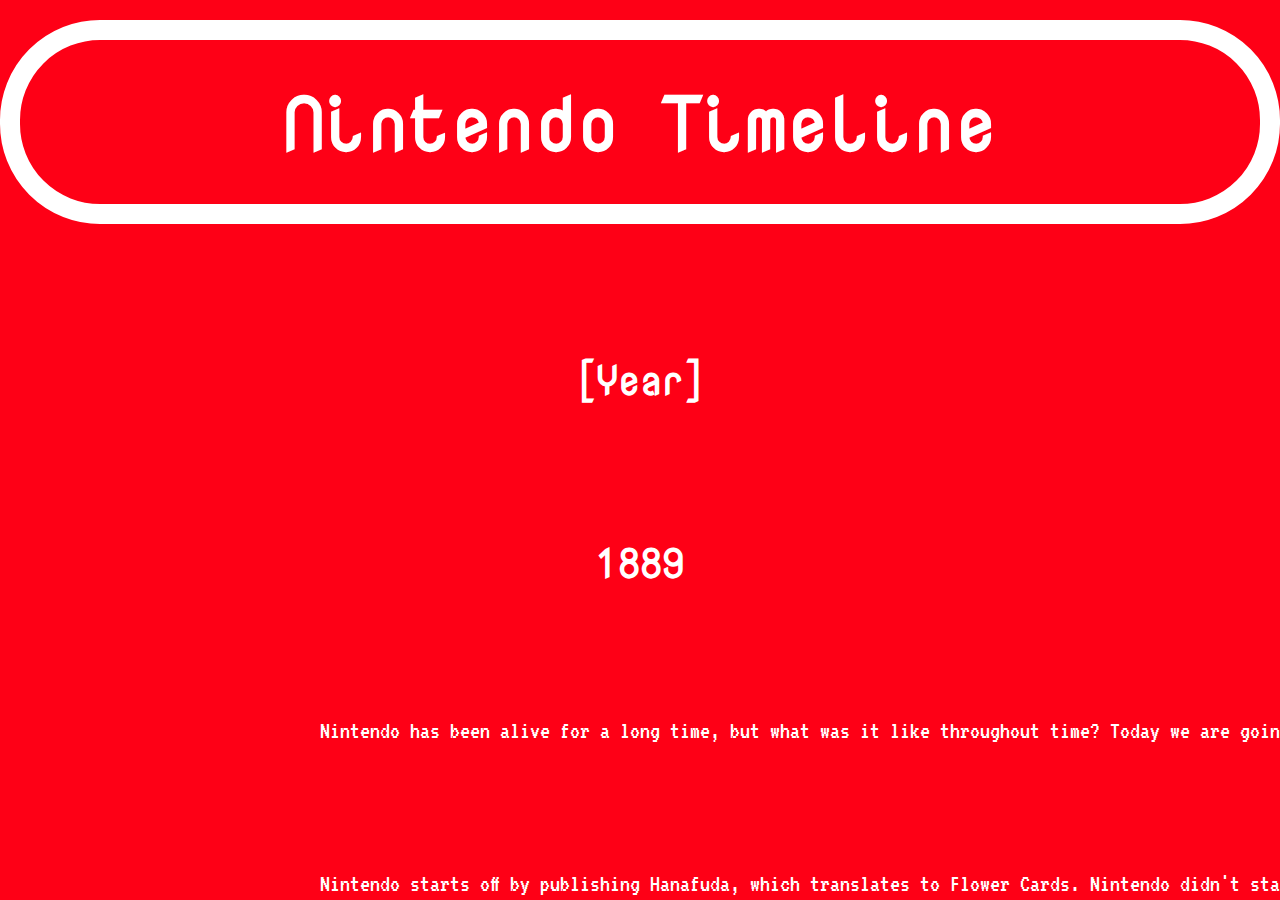
==== index.html @ ca8d9a94 "Fixed heading glitch" ====
<!DOCTYPE html>
<html>
	<head>
		<!--Google Font Setup-->
		<link rel="preconnect" href="https://fonts.googleapis.com">
		<link rel="preconnect" href="https://fonts.gstatic.com" crossorigin>
		<link href="https://fonts.googleapis.com/css2?family=Nova+Mono&family=VT323&display=swap" rel="stylesheet">
		<!--Other Head info-->
		<link href='nintendoC.css' rel='stylesheet'>
		<link rel='icon' href='https://i.ibb.co/jDKfVkD/Raz-Site-Logo2.gif'>
		<title>Nintendo Timeline</title>
		<script src='nintendoJ.js'></script>
	</head>
	<body>
		<header>Nintendo Timeline</header>
		<h2 id='year'>[Year]</h2><h2>1889</h2>
		<p class='slide'>Nintendo has been alive for a long time, but what was it like throughout time? Today we are going to journey through Nintendo's 
		journey, seeing as the company publishes their gaming consoles and more. Scroll to the right to continue through the timeline.</p><p class=slide>Nintendo starts off by publishing Hanafuda, which translates to Flower Cards. Nintendo didn't start with video games.</p>
	</body>
</html>
---- nintendoC.css ----
* {
	font-family: 'VT323', monospace;
	font-size: 25px;
	color: white;
	white-space: nowrap;
}
/*Google font presets{
	font-family: 'Nova Mono', monospace;
	font-family: 'VT323', monospace;
}*/
header {
	font-size: 75px;
	font-family: 'Nova Mono', monospace;
	text-align: center;
	color: white;
	border: 20px solid white;
	border-radius: 100px;
	font-weight: bold;
	padding: 30px 0px;
	margin: 20px 0px;
	position: sticky;
	left: 0;
}
body {
	background-color: #fe0016;
	margin: 0px;
}
p {
	text-align: center;
	margin: auto;
	width: 50%;
	margin-top: 10%;
}
.slide {
	margin-left: 25%;
	margin-right: 25%;
}
h2 {
	margin-left: 25%;
	margin-right: 25%;
	margin-top: 10%;
	width: 50%;
	text-align: center;
	font-size: 40px;
	font-family: 'Nova Mono', monospace;
}
#container {
	border: 3px solid #f2f2f2;
}
.spacer {
	width: 50%;
	margin-left: 25%;
	margin-right: 25%;
	font-family: 'Nova Mono', monospace;
}
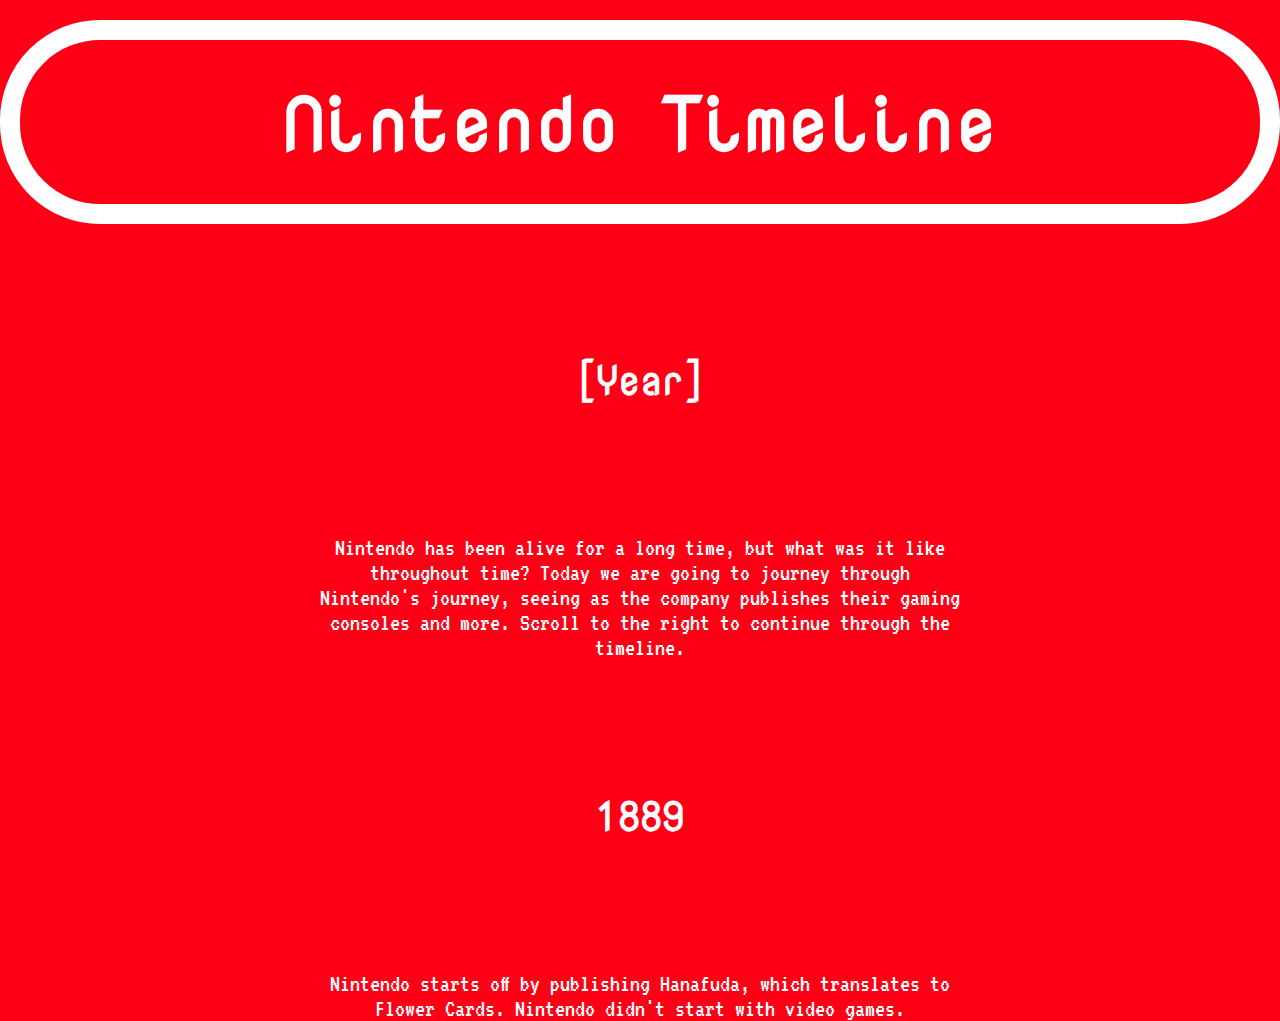
==== commit 9b2f0245: "Moved year marker 2" ====
--- a/index.html
+++ b/index.html
@@ -13,8 +13,10 @@
 	</head>
 	<body>
 		<header>Nintendo Timeline</header>
-		<h2 id='year'>[Year]</h2><h2>1889</h2>
+		<h2>[Year]</h2>
 		<p class='slide'>Nintendo has been alive for a long time, but what was it like throughout time? Today we are going to journey through Nintendo's 
-		journey, seeing as the company publishes their gaming consoles and more. Scroll to the right to continue through the timeline.</p><p class=slide>Nintendo starts off by publishing Hanafuda, which translates to Flower Cards. Nintendo didn't start with video games.</p>
+		journey, seeing as the company publishes their gaming consoles and more. Scroll to the right to continue through the timeline.</p>
+		<h2>1889</h2>
+		<p class=slide>Nintendo starts off by publishing Hanafuda, which translates to Flower Cards. Nintendo didn't start with video games.</p>
 	</body>
 </html>
--- a/nintendoC.css
+++ b/nintendoC.css
@@ -2,7 +2,6 @@
 	font-family: 'VT323', monospace;
 	font-size: 25px;
 	color: white;
-	white-space: nowrap;
 }
 /*Google font presets{
 	font-family: 'Nova Mono', monospace;
@@ -18,8 +17,6 @@
 	font-weight: bold;
 	padding: 30px 0px;
 	margin: 20px 0px;
-	position: sticky;
-	left: 0;
 }
 body {
 	background-color: #fe0016;
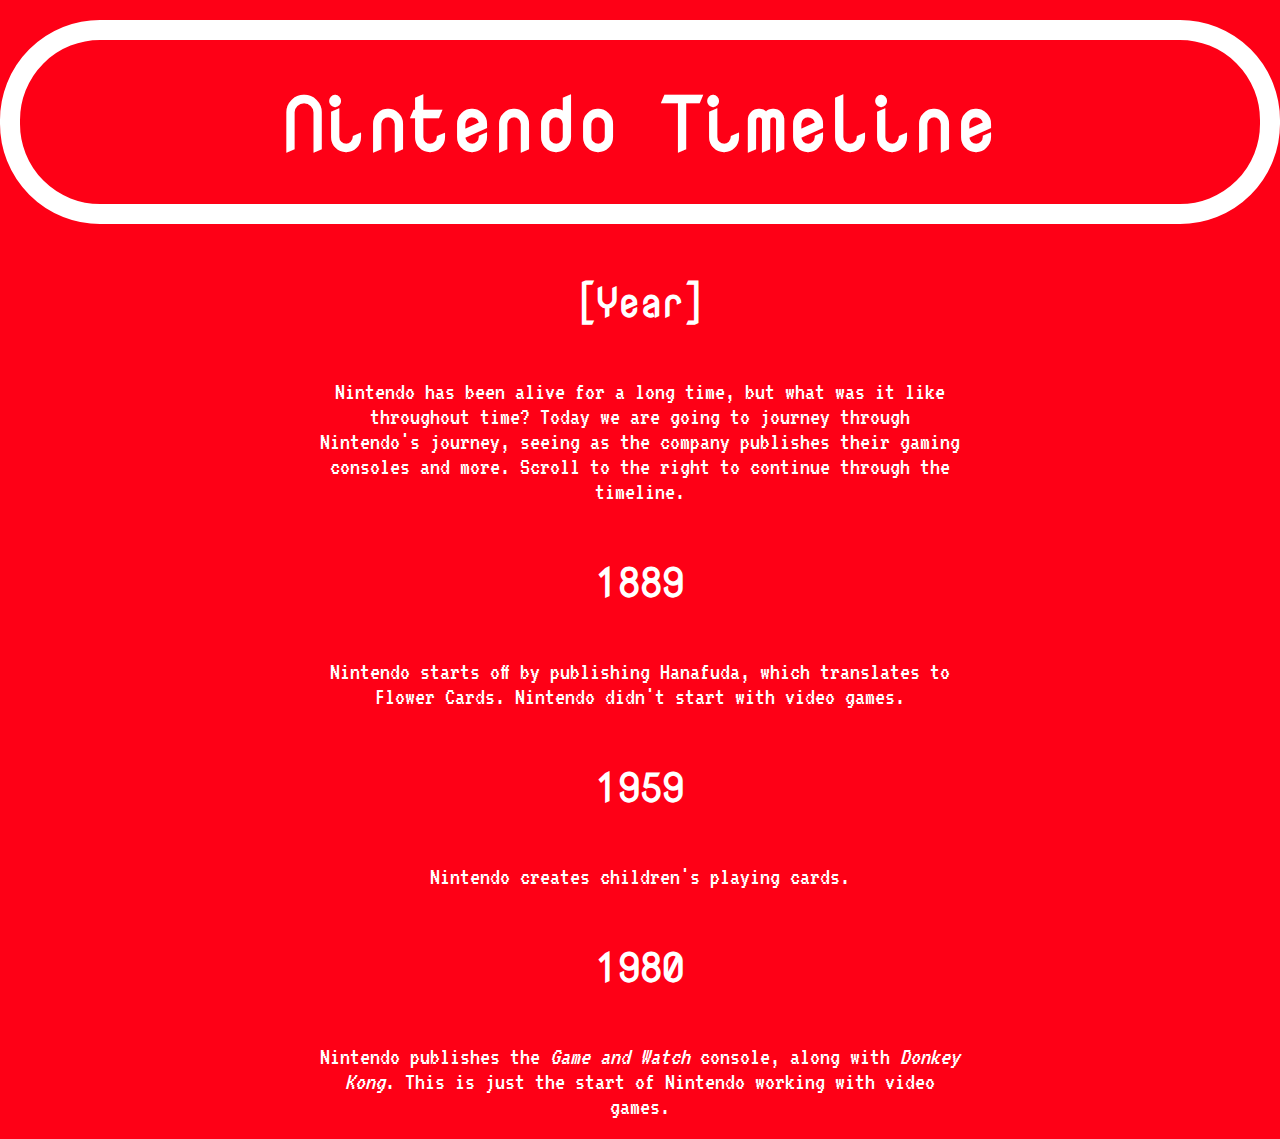
==== commit 9dac0b22: "Added a couple slides" ====
--- a/index.html
+++ b/index.html
@@ -1,7 +1,7 @@
 <!DOCTYPE html>
 <html>
 	<head>
-		<!--Google Font Setup-->
+		<!--Google Fonts Setup-->
 		<link rel="preconnect" href="https://fonts.googleapis.com">
 		<link rel="preconnect" href="https://fonts.gstatic.com" crossorigin>
 		<link href="https://fonts.googleapis.com/css2?family=Nova+Mono&family=VT323&display=swap" rel="stylesheet">
@@ -17,6 +17,10 @@
 		<p class='slide'>Nintendo has been alive for a long time, but what was it like throughout time? Today we are going to journey through Nintendo's 
 		journey, seeing as the company publishes their gaming consoles and more. Scroll to the right to continue through the timeline.</p>
 		<h2>1889</h2>
-		<p class=slide>Nintendo starts off by publishing Hanafuda, which translates to Flower Cards. Nintendo didn't start with video games.</p>
+		<p class='slide'>Nintendo starts off by publishing Hanafuda, which translates to Flower Cards. Nintendo didn't start with video games.</p>
+		<h2>1959</h2>
+		<p class='slide'>Nintendo creates children's playing cards.</p>
+		<h2>1980</h2>
+		<p class='slide'>Nintendo publishes the <i>Game and Watch</i> console, along with <i>Donkey Kong</i>. This is just the start of Nintendo working with video games.</p>
 	</body>
 </html>
--- a/nintendoC.css
+++ b/nintendoC.css
@@ -26,7 +26,9 @@
 	text-align: center;
 	margin: auto;
 	width: 50%;
-	margin-top: 10%;
+	overflow-wrap: normal;
+	margin-top: 50px;
+	margin-bottom: 20px;
 }
 .slide {
 	margin-left: 25%;
@@ -35,7 +37,7 @@
 h2 {
 	margin-left: 25%;
 	margin-right: 25%;
-	margin-top: 10%;
+	margin-top: 50px;
 	width: 50%;
 	text-align: center;
 	font-size: 40px;
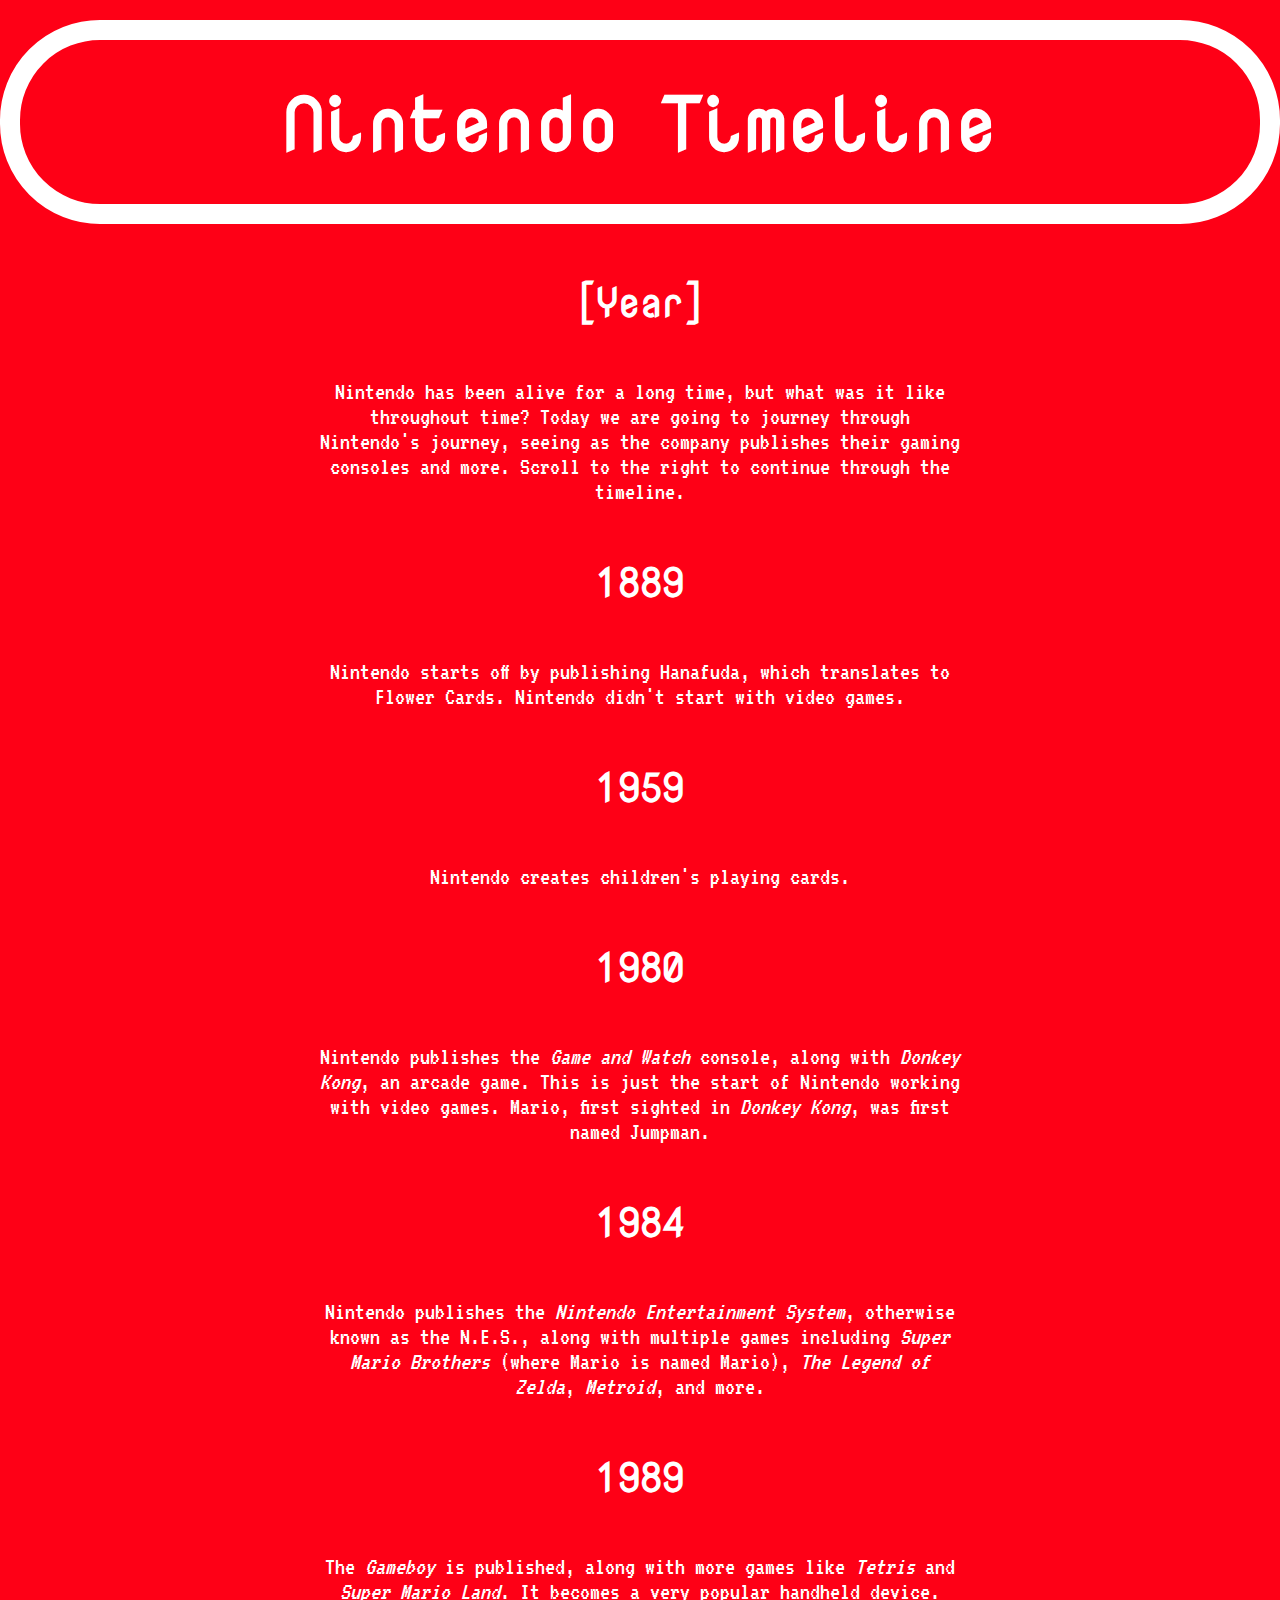
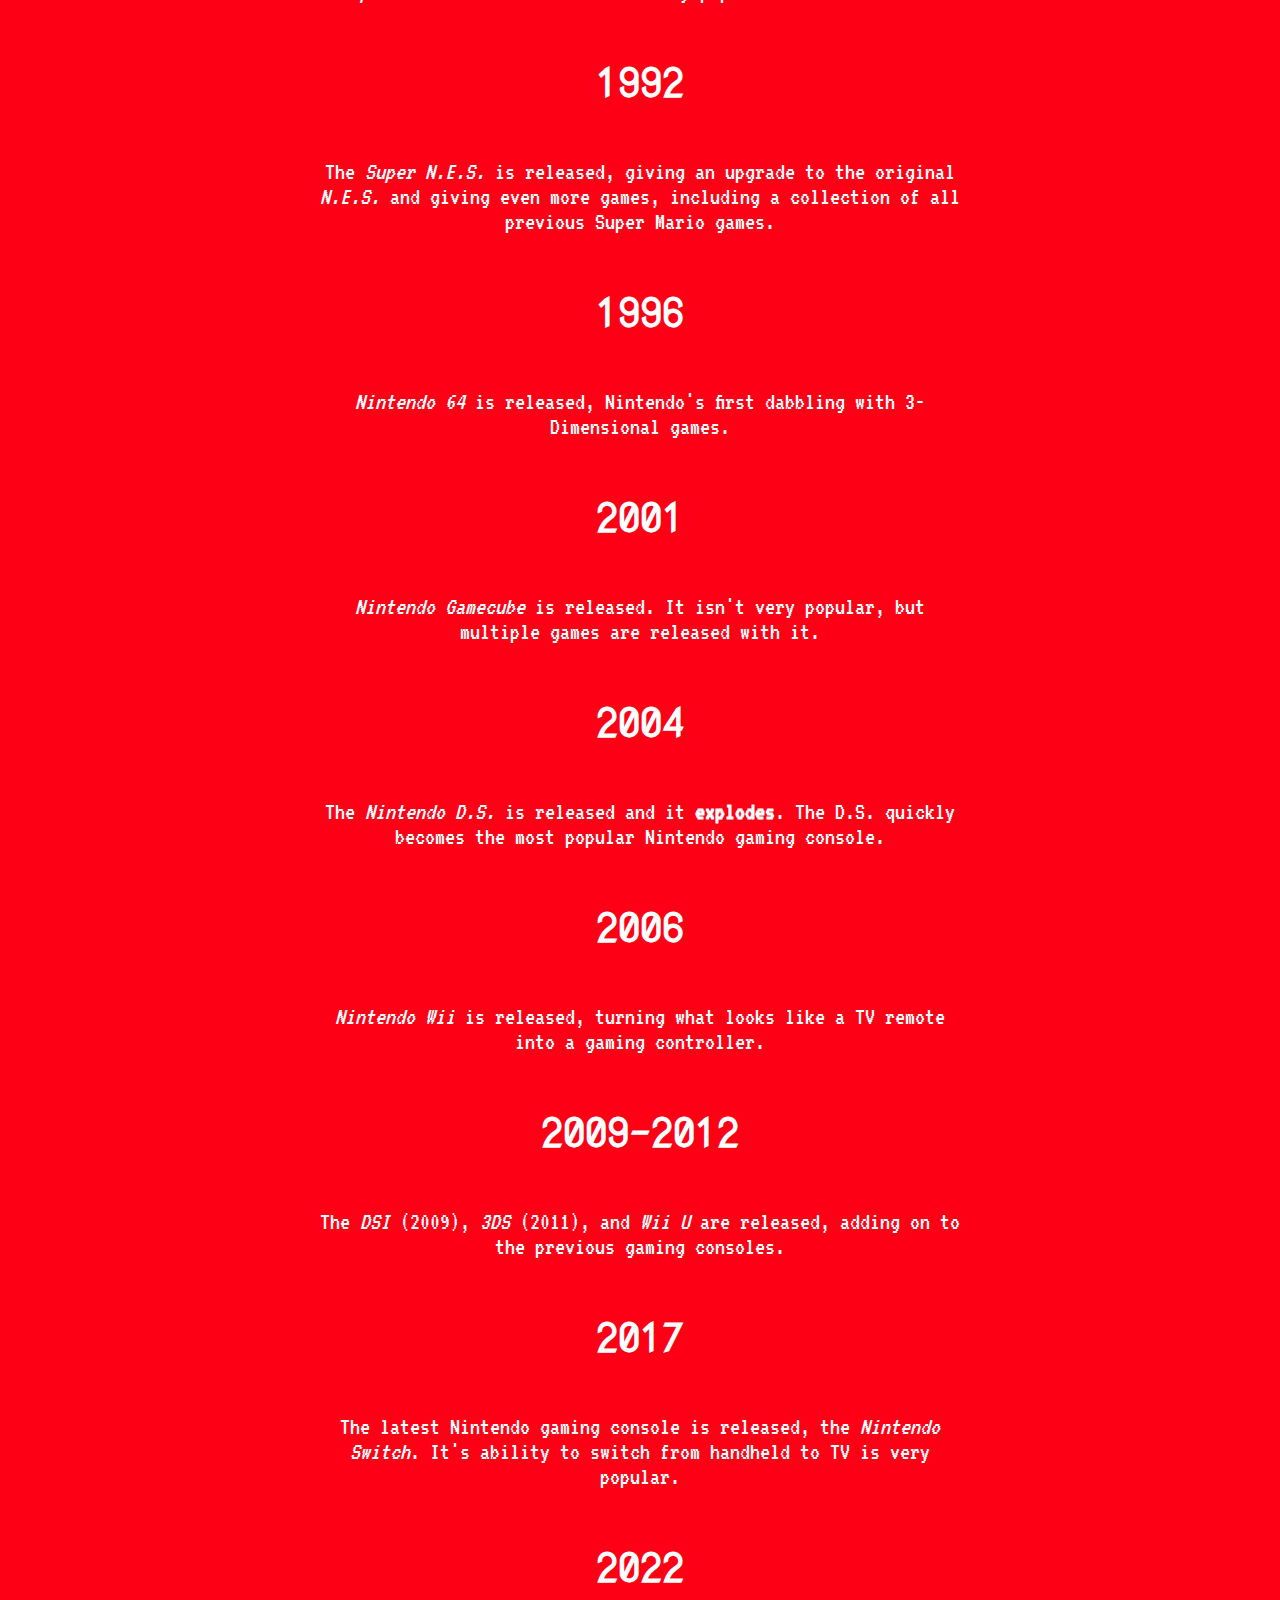
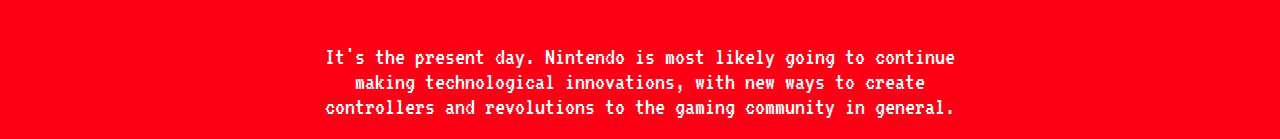
==== commit 917ca819: "Added many more slides" ====
--- a/index.html
+++ b/index.html
@@ -1,7 +1,7 @@
 <!DOCTYPE html>
 <html>
 	<head>
-		<!--Google Fonts Setup-->
+		<!--Google Fons Setup-->
 		<link rel="preconnect" href="https://fonts.googleapis.com">
 		<link rel="preconnect" href="https://fonts.gstatic.com" crossorigin>
 		<link href="https://fonts.googleapis.com/css2?family=Nova+Mono&family=VT323&display=swap" rel="stylesheet">
@@ -21,6 +21,26 @@
 		<h2>1959</h2>
 		<p class='slide'>Nintendo creates children's playing cards.</p>
 		<h2>1980</h2>
-		<p class='slide'>Nintendo publishes the <i>Game and Watch</i> console, along with <i>Donkey Kong</i>. This is just the start of Nintendo working with video games.</p>
+		<p class='slide'>Nintendo publishes the <i>Game and Watch</i> console, along with <i>Donkey Kong</i>, an arcade game. This is just the start of Nintendo working with video games. Mario, first sighted in <i>Donkey Kong</i>, was first named Jumpman.</p>
+		<h2>1984</h2>
+		<p class='slide'>Nintendo publishes the <i>Nintendo Entertainment System</i>, otherwise known as the N.E.S., along with multiple games including <i>Super Mario Brothers</i> (where Mario is named Mario), <i>The Legend of Zelda</i>, <i>Metroid</i>, and more.</p>
+		<h2>1989</h2>
+		<p class='slide'>The <i>Gameboy</i> is published, along with more games like <i>Tetris</i> and <i>Super Mario Land</i>. It becomes a very popular handheld device.</p>
+		<h2>1992</h2>
+		<p class='slide'>The <i>Super N.E.S.</i> is released, giving an upgrade to the original <i>N.E.S.</i> and giving even more games, including a collection of all previous Super Mario games.</p>
+		<h2>1996</h2>
+		<p class='slide'><i>Nintendo 64</i> is released, Nintendo's first dabbling with 3-Dimensional games.</p>
+		<h2>2001</h2>
+		<p class='slide'><i>Nintendo Gamecube</i> is released. It isn't very popular, but multiple games are released with it.</p>
+		<h2>2004</h2>
+		<p class='slide'>The <i>Nintendo D.S.</i> is released and it <b>explodes</b>. The D.S. quickly becomes the most popular Nintendo gaming console.</p>
+		<h2>2006</h2>
+		<p class='slide'><i>Nintendo Wii</i> is released, turning what looks like a TV remote into a gaming controller.</p>
+		<h2>2009-2012</h2>
+		<p class='slide'>The <i>DSI</i> (2009), <i>3DS</i> (2011), and <i>Wii U</i> are released, adding on to the previous gaming consoles.</p>
+		<h2>2017</h2>
+		<p class='slide'>The latest Nintendo gaming console is released, the <i>Nintendo Switch</i>. It's ability to switch from handheld to TV is very popular.</p>
+		<h2>2022</h2>
+		<p class='slide'>It's the present day. Nintendo is most likely going to continue making technological innovations, with new ways to create controllers and revolutions to the gaming community in general.</p>
 	</body>
 </html>
--- a/nintendoC.css
+++ b/nintendoC.css
@@ -27,12 +27,14 @@
 	margin: auto;
 	width: 50%;
 	overflow-wrap: normal;
-	margin-top: 50px;
-	margin-bottom: 20px;
+	margin-top: 30px;
+	margin-bottom: 40px;
 }
 .slide {
 	margin-left: 25%;
 	margin-right: 25%;
+	margin-top: 50px;
+	margin-bottom: 20px;
 }
 h2 {
 	margin-left: 25%;
@@ -43,12 +45,3 @@
 	font-size: 40px;
 	font-family: 'Nova Mono', monospace;
 }
-#container {
-	border: 3px solid #f2f2f2;
-}
-.spacer {
-	width: 50%;
-	margin-left: 25%;
-	margin-right: 25%;
-	font-family: 'Nova Mono', monospace;
-}
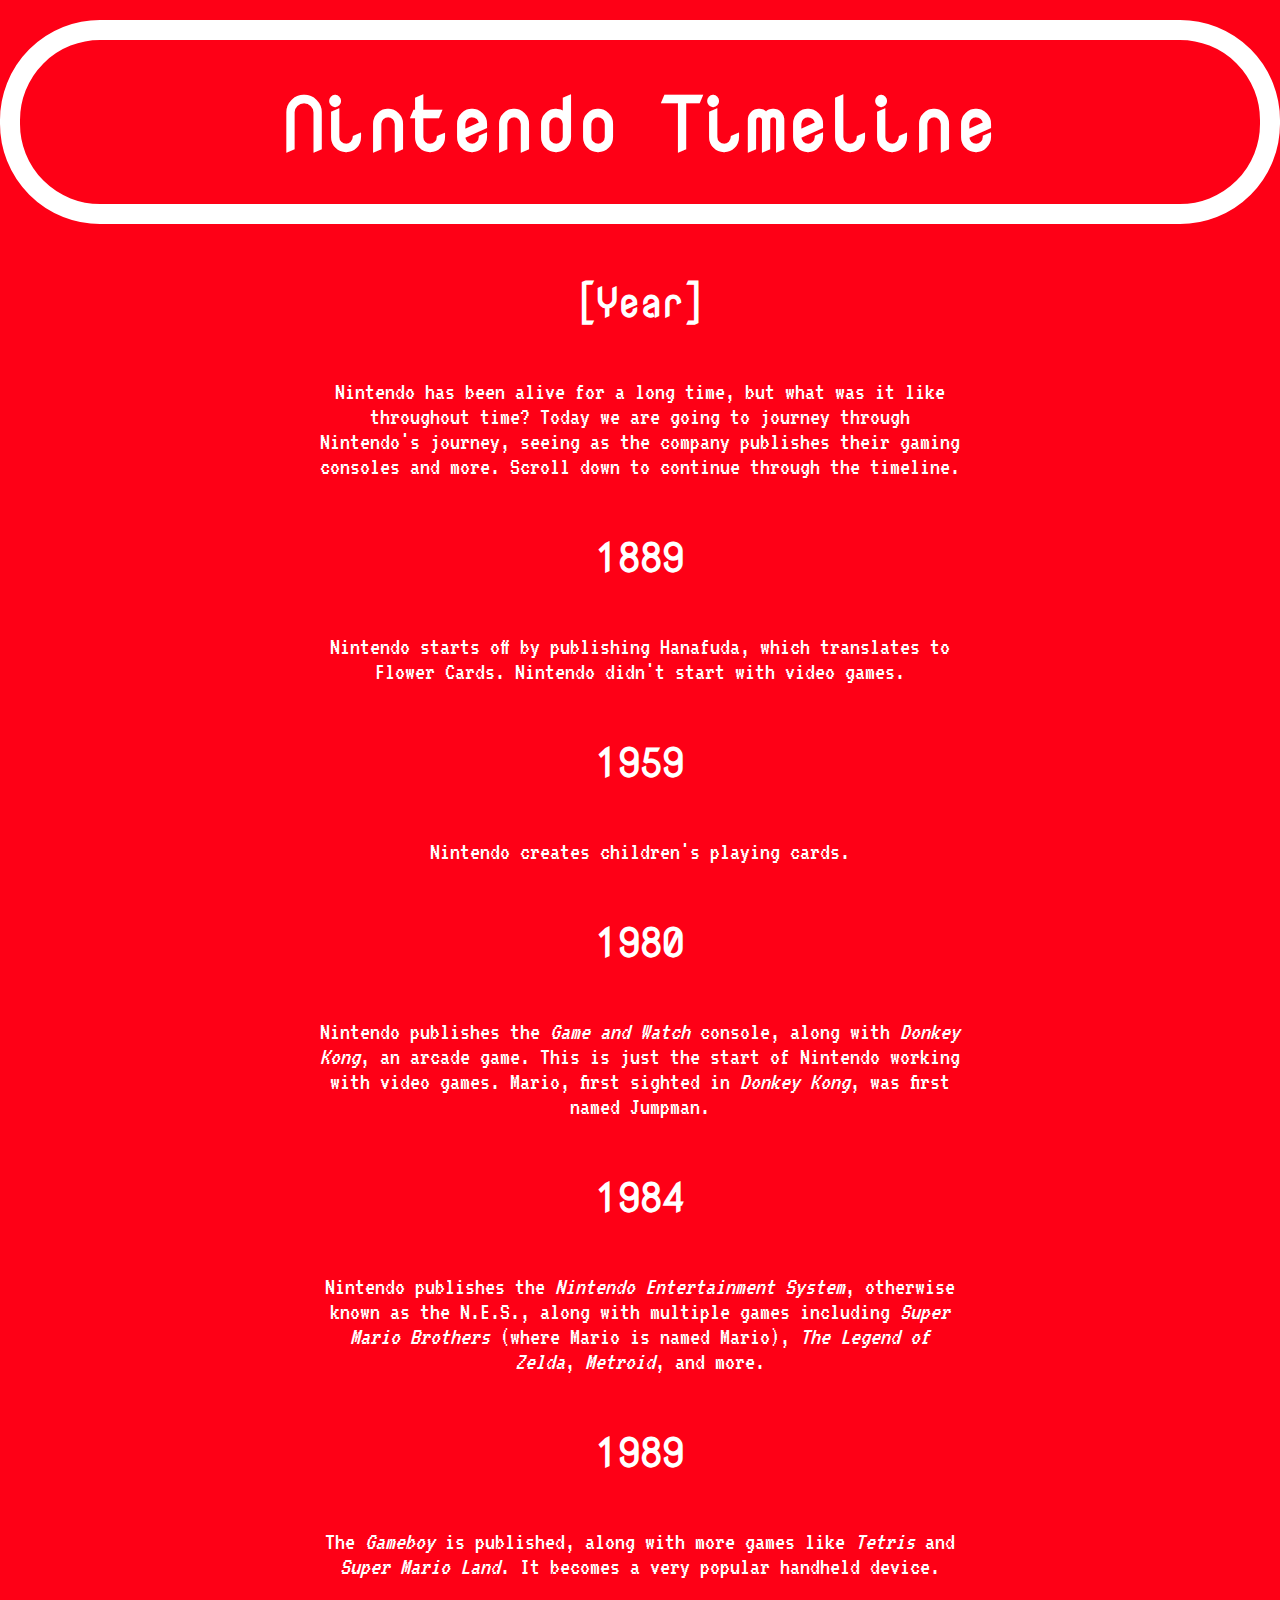
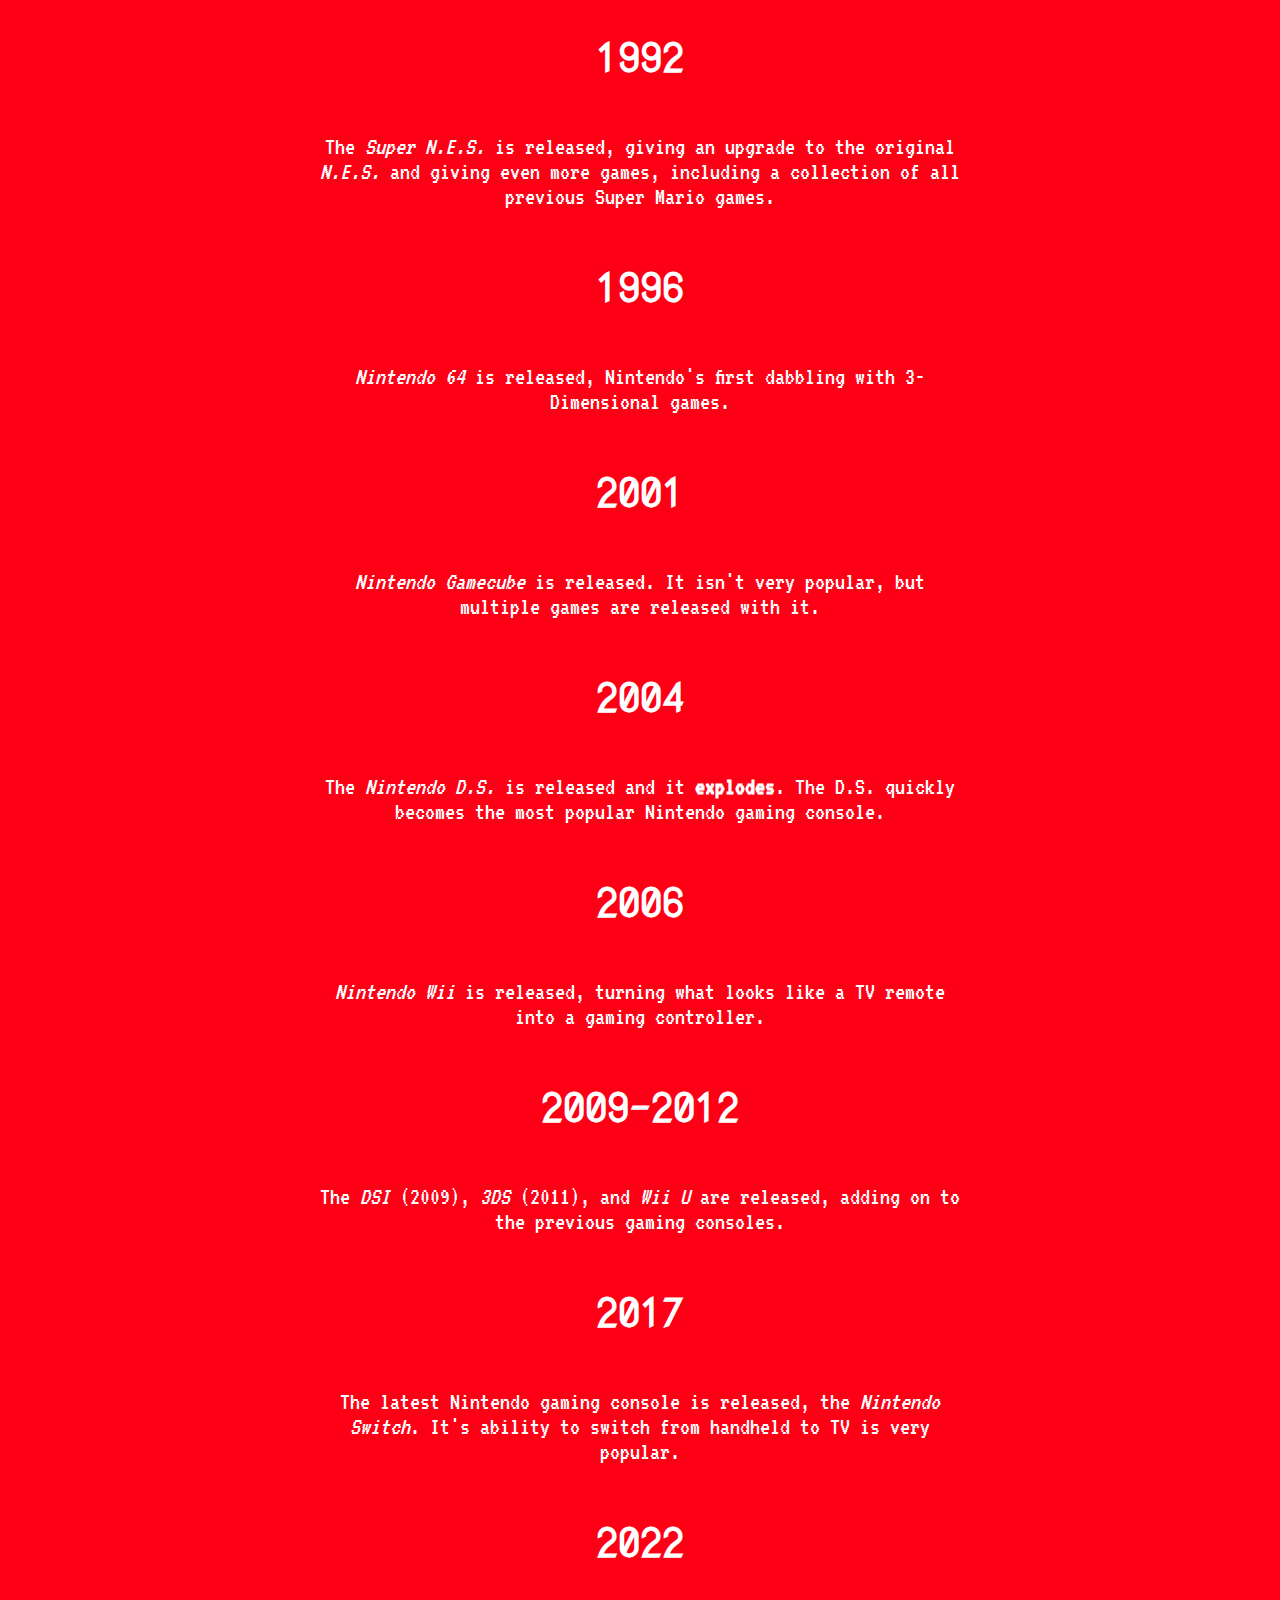
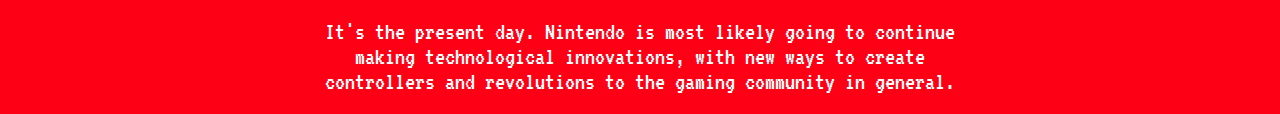
==== commit 14e53df5: "Adjusted introduction paragraph" ====
--- a/index.html
+++ b/index.html
@@ -15,7 +15,7 @@
 		<header>Nintendo Timeline</header>
 		<h2>[Year]</h2>
 		<p class='slide'>Nintendo has been alive for a long time, but what was it like throughout time? Today we are going to journey through Nintendo's 
-		journey, seeing as the company publishes their gaming consoles and more. Scroll to the right to continue through the timeline.</p>
+		journey, seeing as the company publishes their gaming consoles and more. Scroll down to continue through the timeline.</p>
 		<h2>1889</h2>
 		<p class='slide'>Nintendo starts off by publishing Hanafuda, which translates to Flower Cards. Nintendo didn't start with video games.</p>
 		<h2>1959</h2>
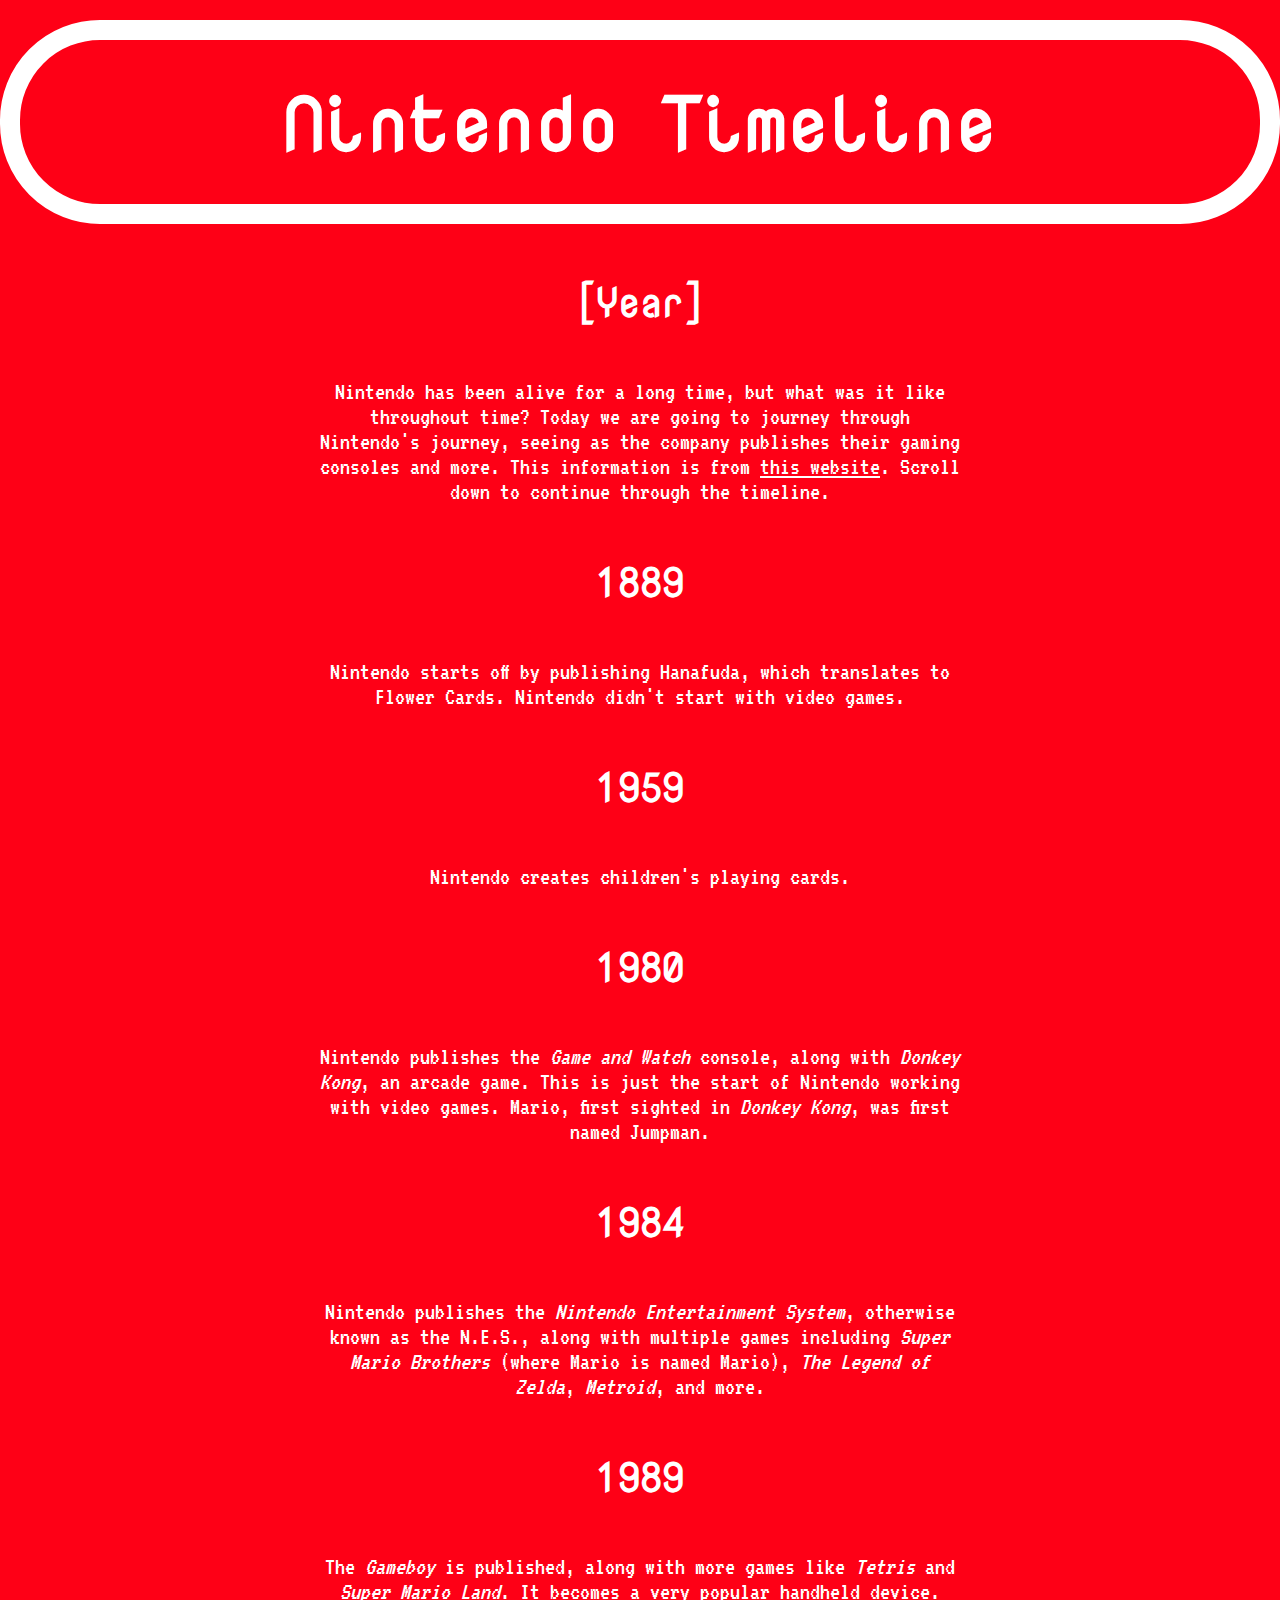
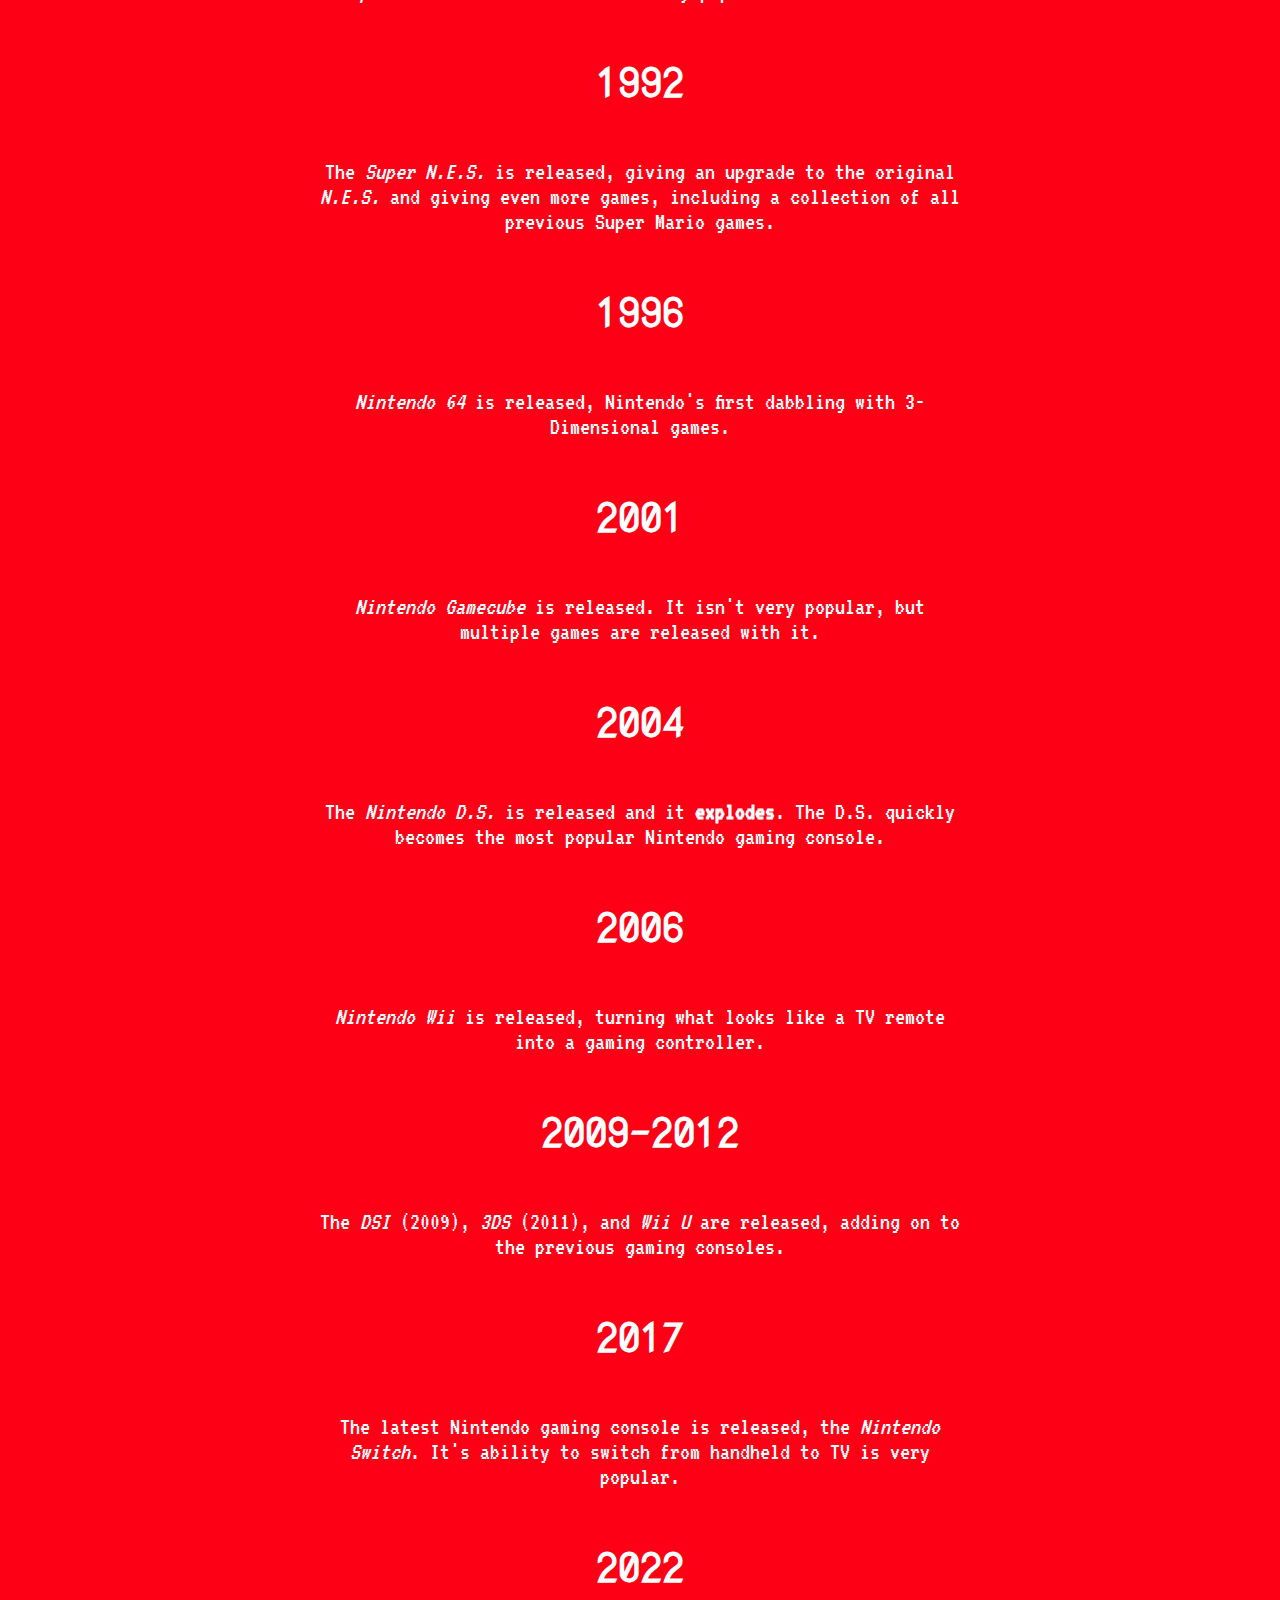
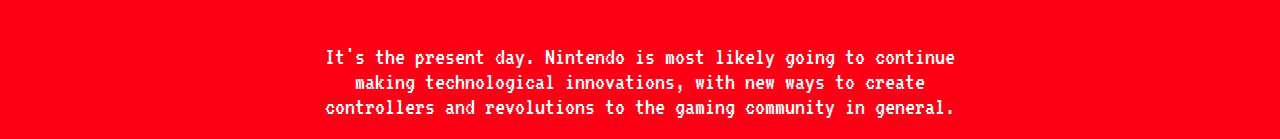
==== commit 06356fd6: "Added link to information" ====
--- a/index.html
+++ b/index.html
@@ -15,7 +15,7 @@
 		<header>Nintendo Timeline</header>
 		<h2>[Year]</h2>
 		<p class='slide'>Nintendo has been alive for a long time, but what was it like throughout time? Today we are going to journey through Nintendo's 
-		journey, seeing as the company publishes their gaming consoles and more. Scroll down to continue through the timeline.</p>
+		journey, seeing as the company publishes their gaming consoles and more. This information is from <a href='https://www.nintendo.co.uk/Corporate/Nintendo-History/Nintendo-History-625945.html'>this website</a>. Scroll down to continue through the timeline.</p>
 		<h2>1889</h2>
 		<p class='slide'>Nintendo starts off by publishing Hanafuda, which translates to Flower Cards. Nintendo didn't start with video games.</p>
 		<h2>1959</h2>
